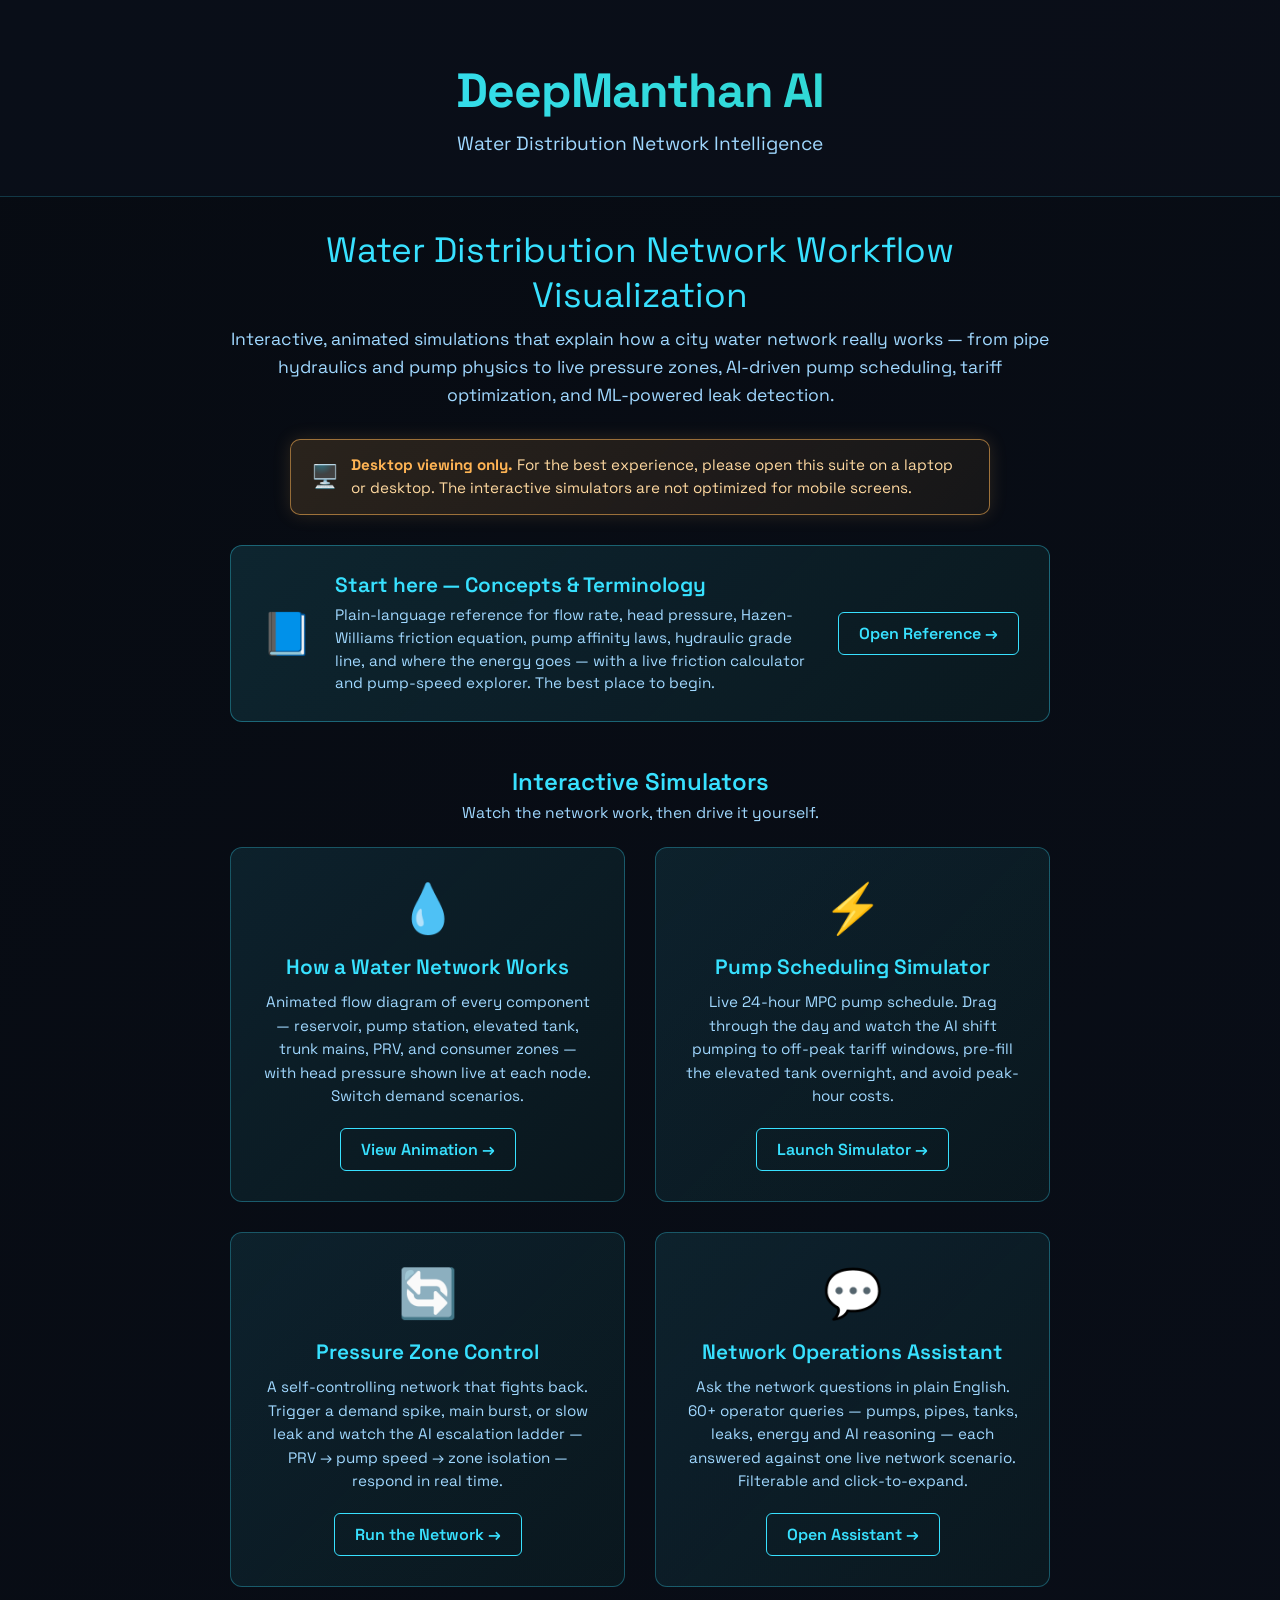
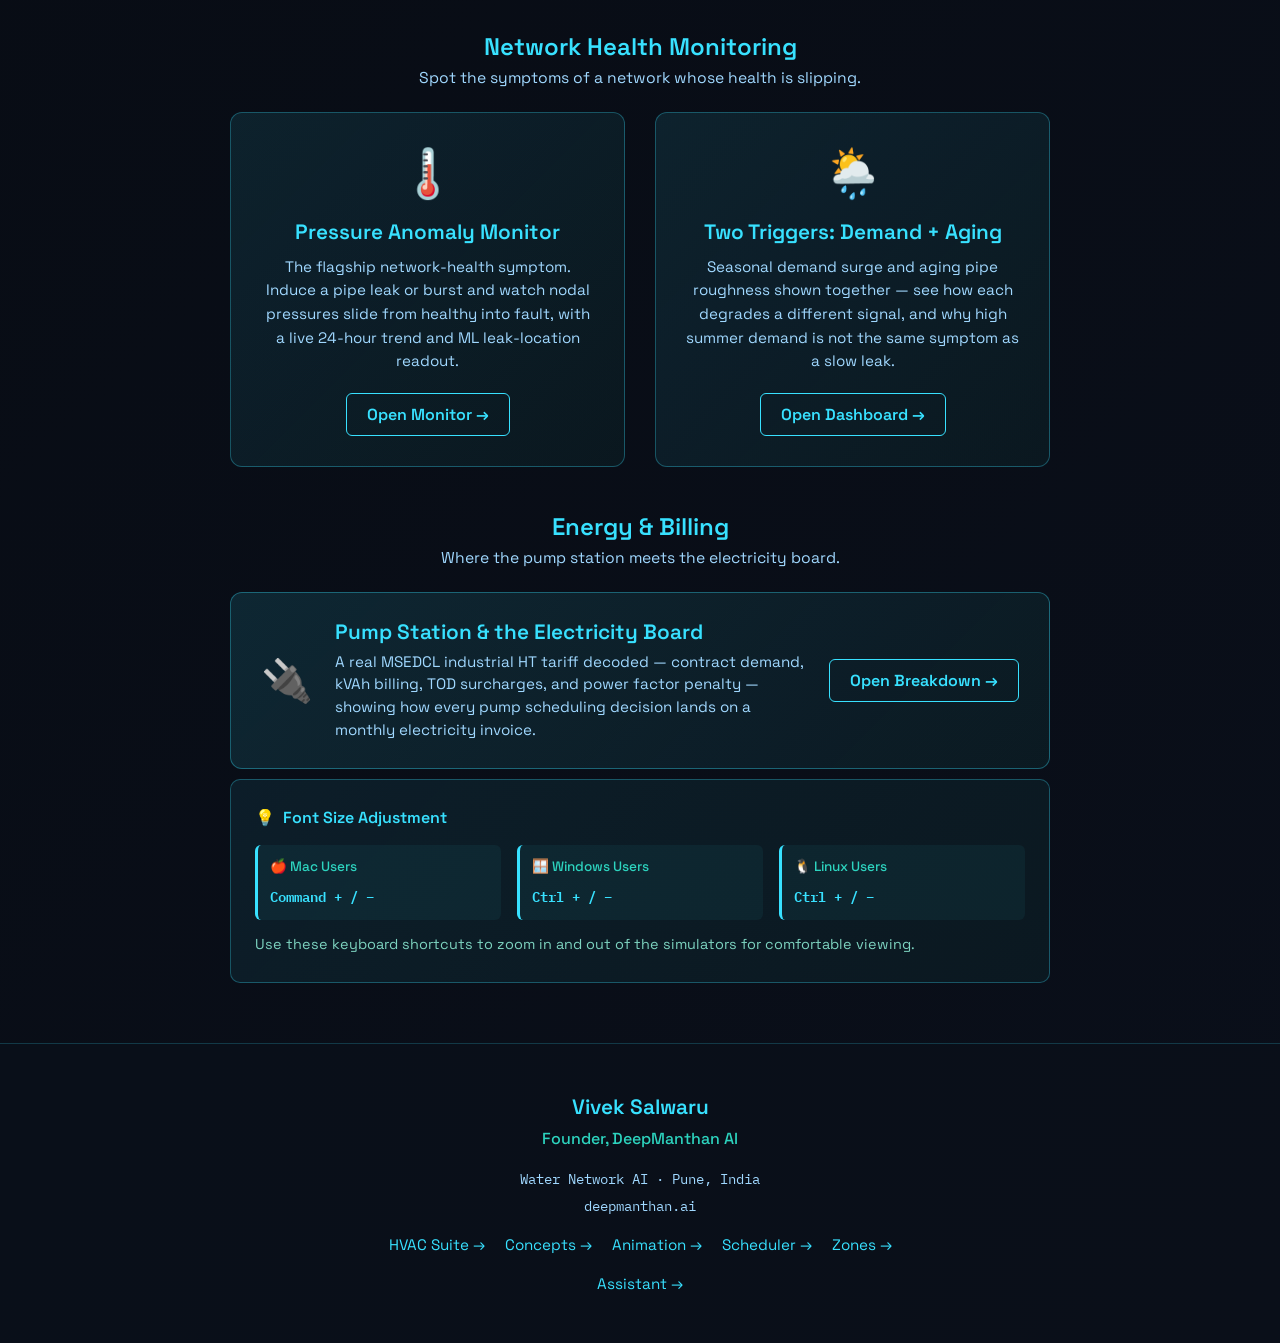
==== index.html @ 9b2b510c "Add files via upload" ====
<!DOCTYPE html>
<html>
<head>
  <meta charset="UTF-8">
  <meta name="viewport" content="width=device-width, initial-scale=1.0">
  <title>DeepManthan AI — Water Distribution Network Intelligence</title>
  <link href="https://fonts.googleapis.com/css2?family=Space+Grotesk:wght@400;600;700&family=IBM+Plex+Mono:wght@400;600&display=swap" rel="stylesheet">
  <style>
    * { margin: 0; padding: 0; box-sizing: border-box; }

    body {
      font-family: 'Space Grotesk', sans-serif;
      background: linear-gradient(135deg, #070B12 0%, #0A0F1A 100%);
      color: #DCE6F2;
      min-height: 100vh;
      display: flex;
      flex-direction: column;
    }

    .header {
      text-align: center;
      padding: 60px 40px 40px;
      border-bottom: 1px solid rgba(56, 225, 255, 0.2);
      background: rgba(10, 15, 26, 0.8);
    }

    .company-name {
      font-size: 3rem;
      font-weight: 700;
      background: linear-gradient(90deg, #38E1FF, #2DD4BF);
      -webkit-background-clip: text;
      -webkit-text-fill-color: transparent;
      background-clip: text;
      margin-bottom: 10px;
      letter-spacing: -0.02em;
    }

    .tagline {
      font-size: 1.2rem;
      color: #A0D8FF;
      margin-bottom: 0;
      font-weight: 400;
    }

    .container {
      flex: 1;
      padding: 30px 40px;
      max-width: 900px;
      margin: 0 auto;
      width: 100%;
    }

    .suite-title {
      font-size: 2.2rem;
      color: #38E1FF;
      margin-bottom: 8px;
      text-align: center;
    }

    .description {
      text-align: center;
      color: #A0D8FF;
      margin-bottom: 30px;
      font-size: 1.1rem;
      line-height: 1.6;
    }

    /* ── Desktop notice ── */
    .desktop-note {
      display: flex;
      align-items: center;
      gap: 12px;
      max-width: 700px;
      margin: 0 auto 30px;
      padding: 14px 20px;
      background: linear-gradient(135deg, rgba(255,180,84,0.14), rgba(255,180,84,0.06));
      border: 1px solid rgba(255,180,84,0.55);
      border-radius: 10px;
      color: #FFD9A0;
      font-size: 0.95rem;
      line-height: 1.5;
      box-shadow: 0 0 18px rgba(255,180,84,0.15);
    }
    .desktop-note strong { color: #FFB454; }
    .desktop-note-icon { font-size: 1.4rem; flex-shrink: 0; }

    /* ── Wide card (Start here / Billing) ── */
    .wide-card {
      display: flex;
      align-items: center;
      gap: 22px;
      margin-top: 10px;
      padding: 26px 30px;
      background: linear-gradient(135deg, rgba(56,225,255,0.12), rgba(45,212,191,0.06));
      border: 1px solid rgba(56,225,255,0.35);
      border-radius: 12px;
      text-decoration: none;
      transition: all 0.3s ease;
    }
    .wide-card:hover {
      border-color: #38E1FF;
      box-shadow: 0 0 22px rgba(56,225,255,0.25);
      transform: translateY(-3px);
    }
    .wide-icon { font-size: 2.6rem; flex-shrink: 0; }
    .wide-text { flex: 1; min-width: 0; }
    .wide-title { font-size: 1.3rem; color: #38E1FF; font-weight: 600; margin-bottom: 6px; }
    .wide-desc { color: #A0D8FF; font-size: 0.95rem; line-height: 1.5; }
    .wide-cta {
      flex-shrink: 0;
      color: #38E1FF;
      font-weight: 600;
      border: 1px solid #38E1FF;
      border-radius: 6px;
      padding: 10px 20px;
      transition: all 0.3s ease;
      white-space: nowrap;
    }
    .wide-card:hover .wide-cta { background: #38E1FF; color: #070B12; }

    /* ── Section labels ── */
    .section-label {
      text-align: center;
      color: #38E1FF;
      font-size: 1.5rem;
      font-weight: 600;
      margin: 44px 0 6px;
    }
    .section-sub {
      text-align: center;
      color: #A0D8FF;
      font-size: 0.98rem;
      margin-bottom: 24px;
    }

    /* ── Emulator grid cards ── */
    .emulators {
      display: grid;
      grid-template-columns: repeat(auto-fit, minmax(300px, 1fr));
      gap: 30px;
      margin-bottom: 20px;
    }

    .emulator-card {
      background: linear-gradient(135deg, rgba(56,225,255,0.1), rgba(45,212,191,0.05));
      border: 1px solid rgba(56,225,255,0.3);
      border-radius: 12px;
      padding: 30px;
      text-align: center;
      transition: all 0.3s ease;
      cursor: pointer;
    }
    .emulator-card:hover {
      border-color: #38E1FF;
      box-shadow: 0 0 20px rgba(56,225,255,0.3);
      transform: translateY(-5px);
    }
    .emulator-icon { font-size: 3rem; margin-bottom: 15px; }
    .emulator-title {
      font-size: 1.3rem;
      color: #38E1FF;
      margin-bottom: 10px;
      font-weight: 600;
    }
    .emulator-desc {
      color: #A0D8FF;
      margin-bottom: 20px;
      font-size: 0.95rem;
      line-height: 1.55;
    }
    .emulator-link {
      color: #38E1FF;
      text-decoration: none;
      padding: 10px 20px;
      border: 1px solid #38E1FF;
      border-radius: 6px;
      display: inline-block;
      transition: all 0.3s ease;
      font-weight: 600;
    }
    .emulator-link:hover { background: #38E1FF; color: #070B12; }

    /* ── Help section ── */
    .help-section {
      max-width: 900px;
      margin: -20px auto 60px;
      padding: 0 40px;
      width: 100%;
    }
    .help-note {
      background: linear-gradient(135deg, rgba(56,225,255,0.08), rgba(45,212,191,0.05));
      border: 1px solid rgba(56,225,255,0.3);
      border-radius: 10px;
      padding: 24px;
      color: #A0D8FF;
      font-size: 0.95rem;
      line-height: 1.8;
    }
    .help-note strong { color: #38E1FF; font-weight: 600; }
    .help-note-title {
      font-size: 1rem;
      margin-bottom: 12px;
      display: flex;
      align-items: center;
      gap: 8px;
    }
    .help-note-shortcuts {
      display: grid;
      grid-template-columns: repeat(auto-fit, minmax(200px, 1fr));
      gap: 16px;
      margin-top: 12px;
    }
    .shortcut-item {
      background: rgba(56,225,255,0.05);
      padding: 10px 12px;
      border-radius: 6px;
      border-left: 3px solid #38E1FF;
    }
    .shortcut-label { font-size: 0.85rem; color: #2DD4BF; display: block; margin-bottom: 4px; font-weight: 500; }
    .shortcut-keys { font-family: 'IBM Plex Mono', monospace; color: #38E1FF; font-weight: 600; font-size: 0.9rem; }
    .help-note-subtitle { margin-top: 12px; font-size: 0.9rem; color: #7DD3C0; }

    /* ── Footer ── */
    .footer {
      background: rgba(10, 15, 26, 0.95);
      border-top: 1px solid rgba(56, 225, 255, 0.2);
      padding: 50px 40px;
      text-align: center;
    }
    .founder-info { max-width: 600px; margin: 0 auto; }
    .founder-name { font-size: 1.3rem; color: #38E1FF; margin-bottom: 8px; font-weight: 600; }
    .founder-title { font-size: 1rem; color: #2DD4BF; margin-bottom: 20px; font-weight: 500; }
    .contact-info { margin: 20px 0; font-family: 'IBM Plex Mono', monospace; font-size: 0.9rem; color: #A0D8FF; }
    .contact-item { margin: 8px 0; }
    .contact-links { margin-top: 20px; display: flex; justify-content: center; gap: 20px; flex-wrap: wrap; }
    .contact-link { color: #38E1FF; text-decoration: none; transition: color 0.3s ease; font-size: 0.95rem; }
    .contact-link:hover { color: #2DD4BF; text-decoration: underline; }

    @media (max-width: 600px) {
      .wide-card { flex-direction: column; text-align: center; gap: 14px; }
    }
    @media (max-width: 768px) {
      .company-name { font-size: 2rem; }
      .suite-title { font-size: 1.5rem; }
      .container { padding: 40px 20px; }
      .header { padding: 40px 20px 30px; }
      .footer { padding: 40px 20px; }
      .help-section { padding: 0 20px 40px; }
      .help-note { padding: 16px; }
      .help-note-shortcuts { grid-template-columns: 1fr; }
    }
  </style>
</head>
<body>

  <!-- Header -->
  <div class="header">
    <div class="company-name">DeepManthan AI</div>
    <div class="tagline">Water Distribution Network Intelligence</div>
  </div>

  <!-- Main Content -->
  <div class="container">
    <div class="suite-title">Water Distribution Network Workflow Visualization</div>
    <div class="description">
      Interactive, animated simulations that explain how a city water network really works —
      from pipe hydraulics and pump physics to live pressure zones, AI-driven pump scheduling,
      tariff optimization, and ML-powered leak detection.
    </div>

    <!-- Desktop notice -->
    <div class="desktop-note">
      <span class="desktop-note-icon">🖥️</span>
      <span><strong>Desktop viewing only.</strong> For the best experience, please open this suite on a laptop or desktop. The interactive simulators are not optimized for mobile screens.</span>
    </div>

    <!-- Start here — wide card -->
    <a href="water_concepts.html" class="wide-card">
      <div class="wide-icon">📘</div>
      <div class="wide-text">
        <div class="wide-title">Start here — Concepts &amp; Terminology</div>
        <div class="wide-desc">Plain-language reference for flow rate, head pressure, Hazen-Williams friction equation, pump affinity laws, hydraulic grade line, and where the energy goes — with a live friction calculator and pump-speed explorer. The best place to begin.</div>
      </div>
      <div class="wide-cta">Open Reference →</div>
    </a>

    <!-- Interactive Simulators -->
    <div class="section-label">Interactive Simulators</div>
    <div class="section-sub">Watch the network work, then drive it yourself.</div>
    <div class="emulators">
      <div class="emulator-card">
        <div class="emulator-icon">💧</div>
        <div class="emulator-title">How a Water Network Works</div>
        <div class="emulator-desc">
          Animated flow diagram of every component — reservoir, pump station, elevated tank, trunk mains, PRV, and consumer zones — with head pressure shown live at each node. Switch demand scenarios.
        </div>
        <a href="water_animation.html" class="emulator-link">View Animation →</a>
      </div>

      <div class="emulator-card">
        <div class="emulator-icon">⚡</div>
        <div class="emulator-title">Pump Scheduling Simulator</div>
        <div class="emulator-desc">
          Live 24-hour MPC pump schedule. Drag through the day and watch the AI shift pumping to off-peak tariff windows, pre-fill the elevated tank overnight, and avoid peak-hour costs.
        </div>
        <a href="pump_scheduler.html" class="emulator-link">Launch Simulator →</a>
      </div>

      <div class="emulator-card">
        <div class="emulator-icon">🔄</div>
        <div class="emulator-title">Pressure Zone Control</div>
        <div class="emulator-desc">
          A self-controlling network that fights back. Trigger a demand spike, main burst, or slow leak and watch the AI escalation ladder — PRV → pump speed → zone isolation — respond in real time.
        </div>
        <a href="pressure_zones.html" class="emulator-link">Run the Network →</a>
      </div>

      <div class="emulator-card">
        <div class="emulator-icon">💬</div>
        <div class="emulator-title">Network Operations Assistant</div>
        <div class="emulator-desc">
          Ask the network questions in plain English. 60+ operator queries — pumps, pipes, tanks, leaks, energy and AI reasoning — each answered against one live network scenario. Filterable and click-to-expand.
        </div>
        <a href="water_assistant.html" class="emulator-link">Open Assistant →</a>
      </div>
    </div>

    <!-- Network Health Monitoring -->
    <div class="section-label">Network Health Monitoring</div>
    <div class="section-sub">Spot the symptoms of a network whose health is slipping.</div>
    <div class="emulators">
      <div class="emulator-card">
        <div class="emulator-icon">🌡️</div>
        <div class="emulator-title">Pressure Anomaly Monitor</div>
        <div class="emulator-desc">
          The flagship network-health symptom. Induce a pipe leak or burst and watch nodal pressures slide from healthy into fault, with a live 24-hour trend and ML leak-location readout.
        </div>
        <a href="pressure_zones.html" class="emulator-link">Open Monitor →</a>
      </div>

      <div class="emulator-card">
        <div class="emulator-icon">🌦️</div>
        <div class="emulator-title">Two Triggers: Demand + Aging</div>
        <div class="emulator-desc">
          Seasonal demand surge and aging pipe roughness shown together — see how each degrades a different signal, and why high summer demand is not the same symptom as a slow leak.
        </div>
        <a href="pump_scheduler.html" class="emulator-link">Open Dashboard →</a>
      </div>
    </div>

    <!-- Energy & Billing -->
    <div class="section-label">Energy &amp; Billing</div>
    <div class="section-sub">Where the pump station meets the electricity board.</div>
    <a href="pump_scheduler.html#billing" class="wide-card">
      <div class="wide-icon">🔌</div>
      <div class="wide-text">
        <div class="wide-title">Pump Station &amp; the Electricity Board</div>
        <div class="wide-desc">A real MSEDCL industrial HT tariff decoded — contract demand, kVAh billing, TOD surcharges, and power factor penalty — showing how every pump scheduling decision lands on a monthly electricity invoice.</div>
      </div>
      <div class="wide-cta">Open Breakdown →</div>
    </a>
  </div>

  <!-- Help / Font Size Section -->
  <div class="help-section">
    <div class="help-note">
      <div class="help-note-title">
        <span>💡</span> <strong>Font Size Adjustment</strong>
      </div>
      <div class="help-note-shortcuts">
        <div class="shortcut-item">
          <span class="shortcut-label">🍎 Mac Users</span>
          <span class="shortcut-keys">Command + / −</span>
        </div>
        <div class="shortcut-item">
          <span class="shortcut-label">🪟 Windows Users</span>
          <span class="shortcut-keys">Ctrl + / −</span>
        </div>
        <div class="shortcut-item">
          <span class="shortcut-label">🐧 Linux Users</span>
          <span class="shortcut-keys">Ctrl + / −</span>
        </div>
      </div>
      <p class="help-note-subtitle">Use these keyboard shortcuts to zoom in and out of the simulators for comfortable viewing.</p>
    </div>
  </div>

  <!-- Footer -->
  <div class="footer">
    <div class="founder-info">
      <div class="founder-name">Vivek Salwaru</div>
      <div class="founder-title">Founder, DeepManthan AI</div>
      <div class="contact-info">
        <div class="contact-item">Water Network AI · Pune, India</div>
        <div class="contact-item">deepmanthan.ai</div>
      </div>
      <div class="contact-links">
        <a href="https://viveksalwaru.github.io/hvac-ecosystem/index.html" class="contact-link">HVAC Suite →</a>
        <a href="water_concepts.html" class="contact-link">Concepts →</a>
        <a href="water_animation.html" class="contact-link">Animation →</a>
        <a href="pump_scheduler.html" class="contact-link">Scheduler →</a>
        <a href="pressure_zones.html" class="contact-link">Zones →</a>
        <a href="water_assistant.html" class="contact-link">Assistant →</a>
      </div>
    </div>
  </div>

</body>
</html>
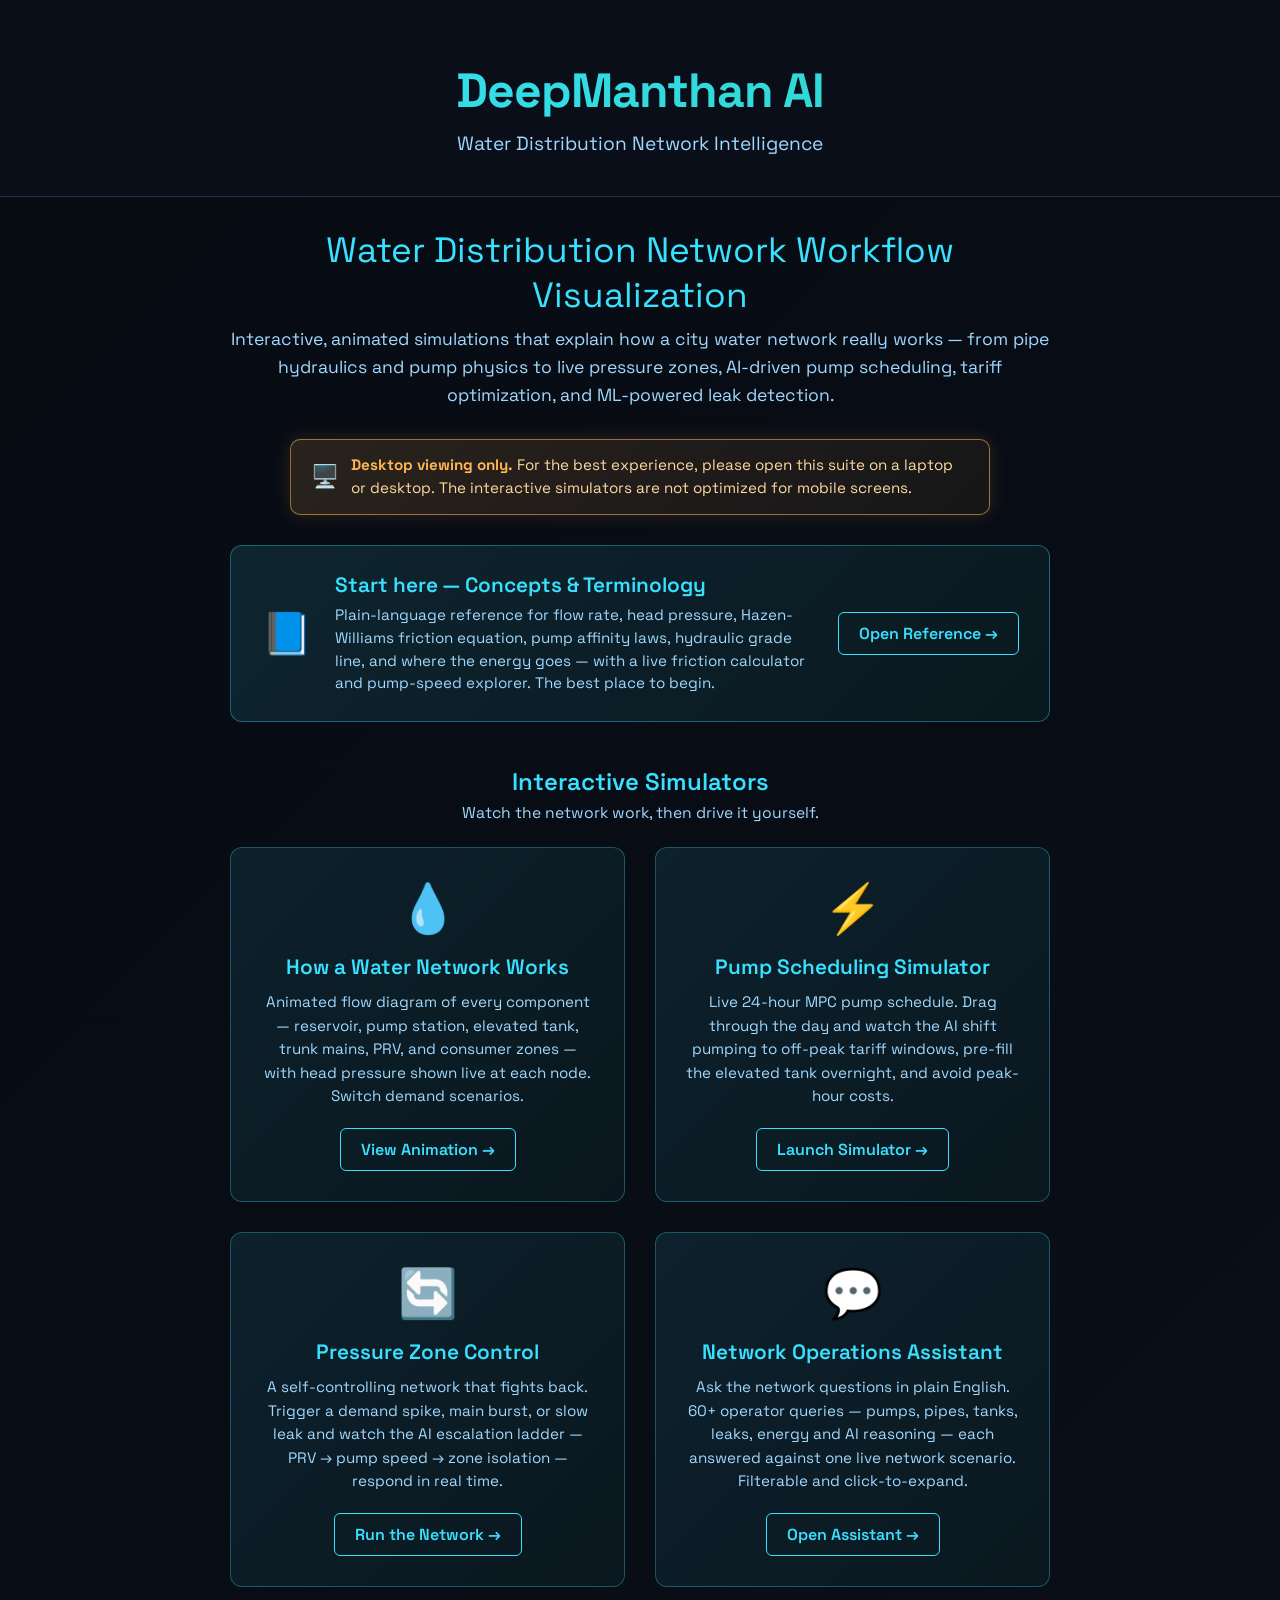
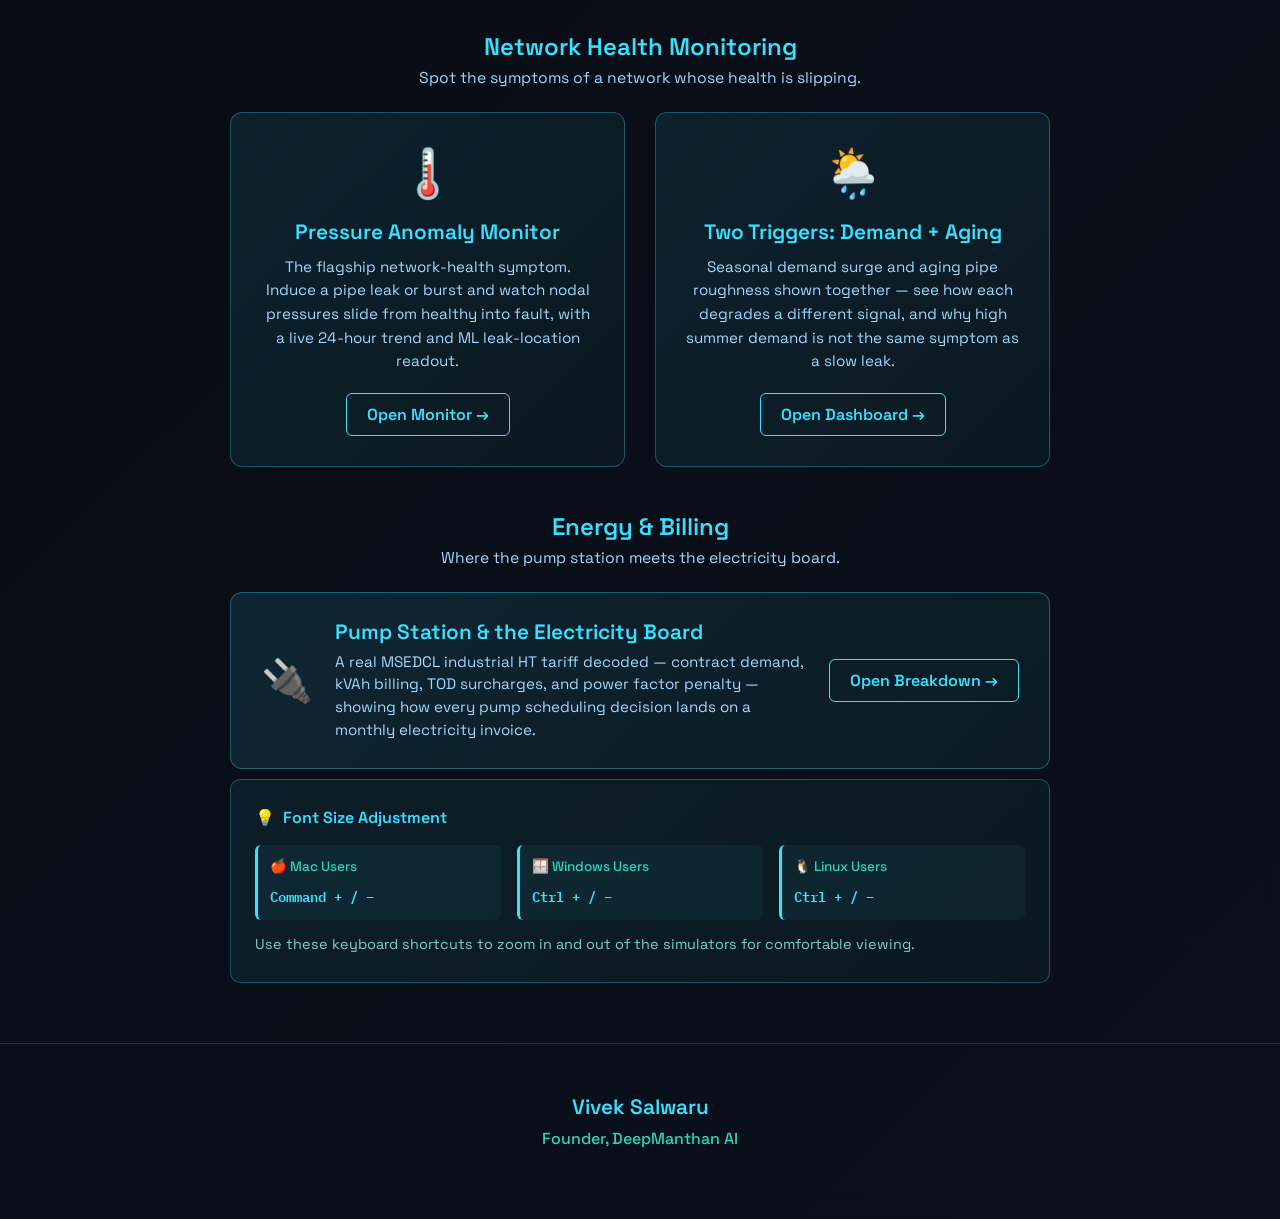
==== commit e41b9459: "Update index.html" ====
--- a/index.html
+++ b/index.html
@@ -390,18 +390,6 @@
     <div class="founder-info">
       <div class="founder-name">Vivek Salwaru</div>
       <div class="founder-title">Founder, DeepManthan AI</div>
-      <div class="contact-info">
-        <div class="contact-item">Water Network AI · Pune, India</div>
-        <div class="contact-item">deepmanthan.ai</div>
-      </div>
-      <div class="contact-links">
-        <a href="https://viveksalwaru.github.io/hvac-ecosystem/index.html" class="contact-link">HVAC Suite →</a>
-        <a href="water_concepts.html" class="contact-link">Concepts →</a>
-        <a href="water_animation.html" class="contact-link">Animation →</a>
-        <a href="pump_scheduler.html" class="contact-link">Scheduler →</a>
-        <a href="pressure_zones.html" class="contact-link">Zones →</a>
-        <a href="water_assistant.html" class="contact-link">Assistant →</a>
-      </div>
     </div>
   </div>
 
